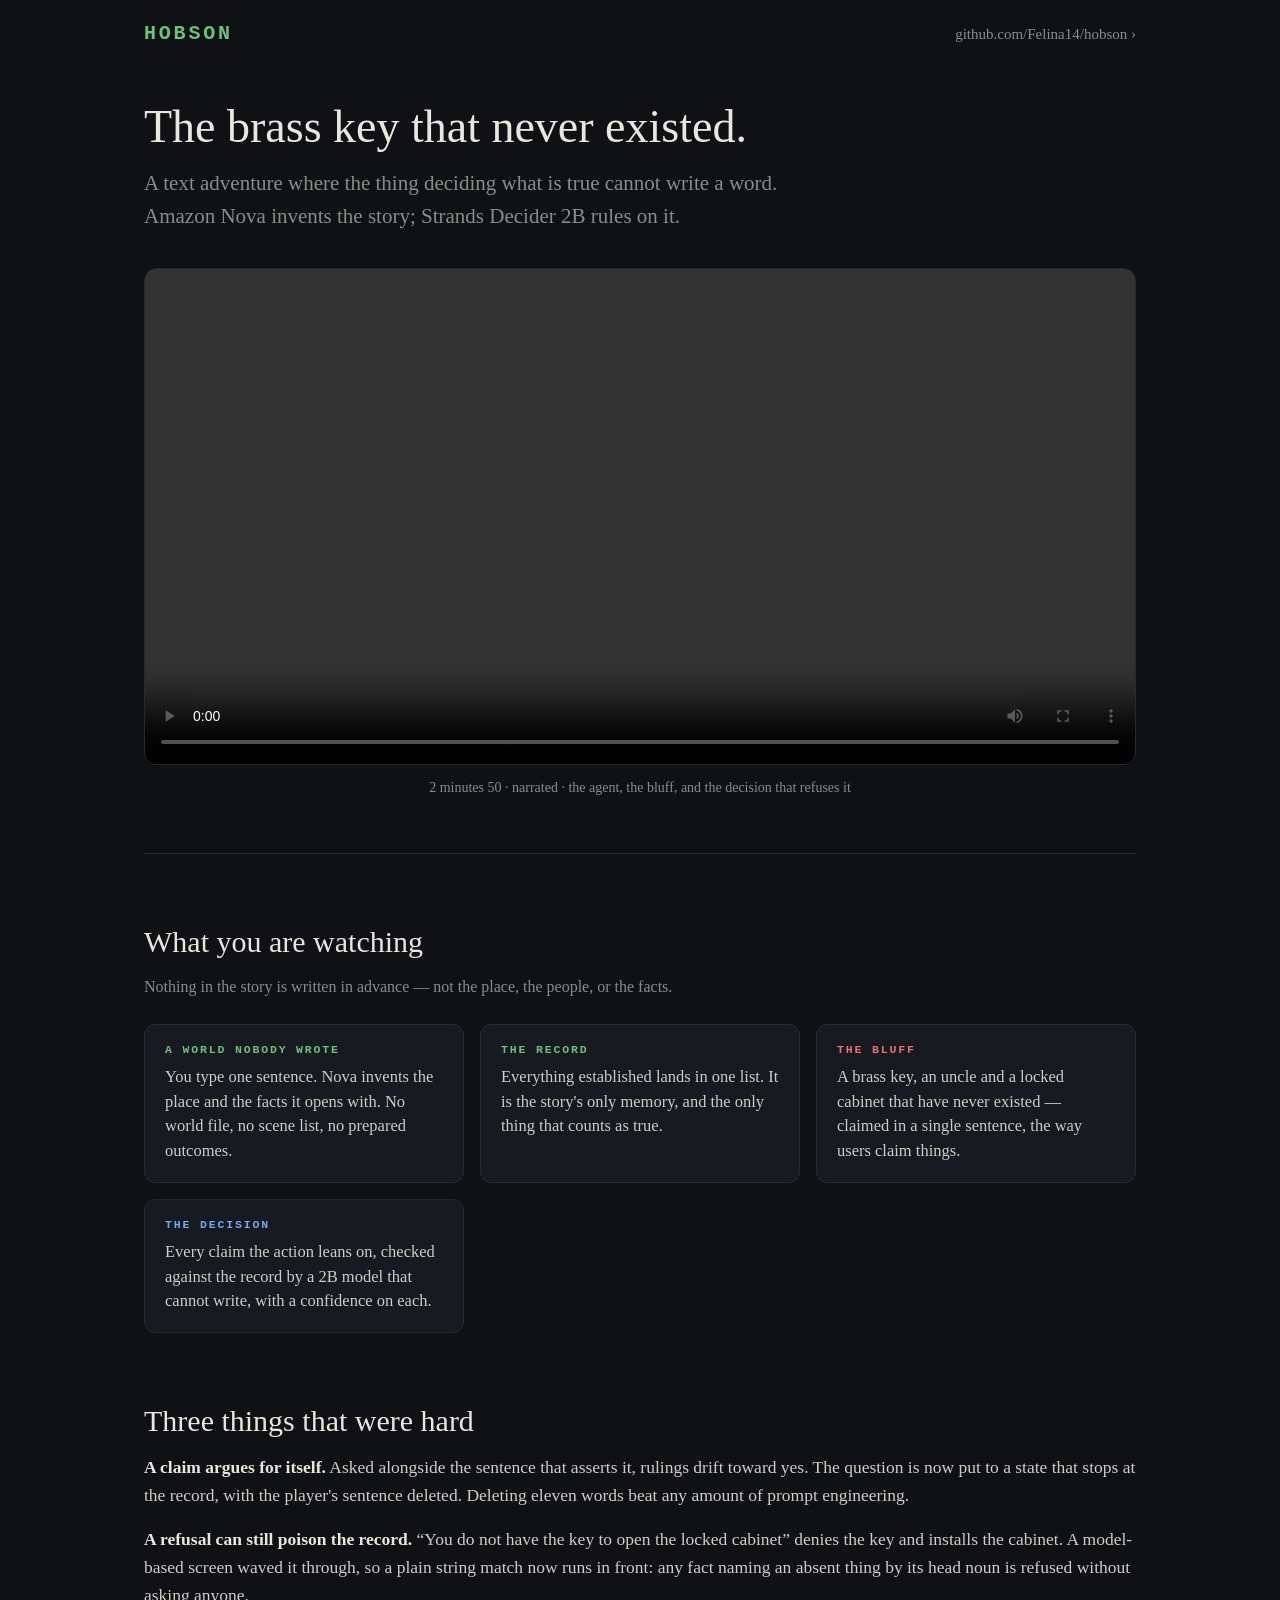
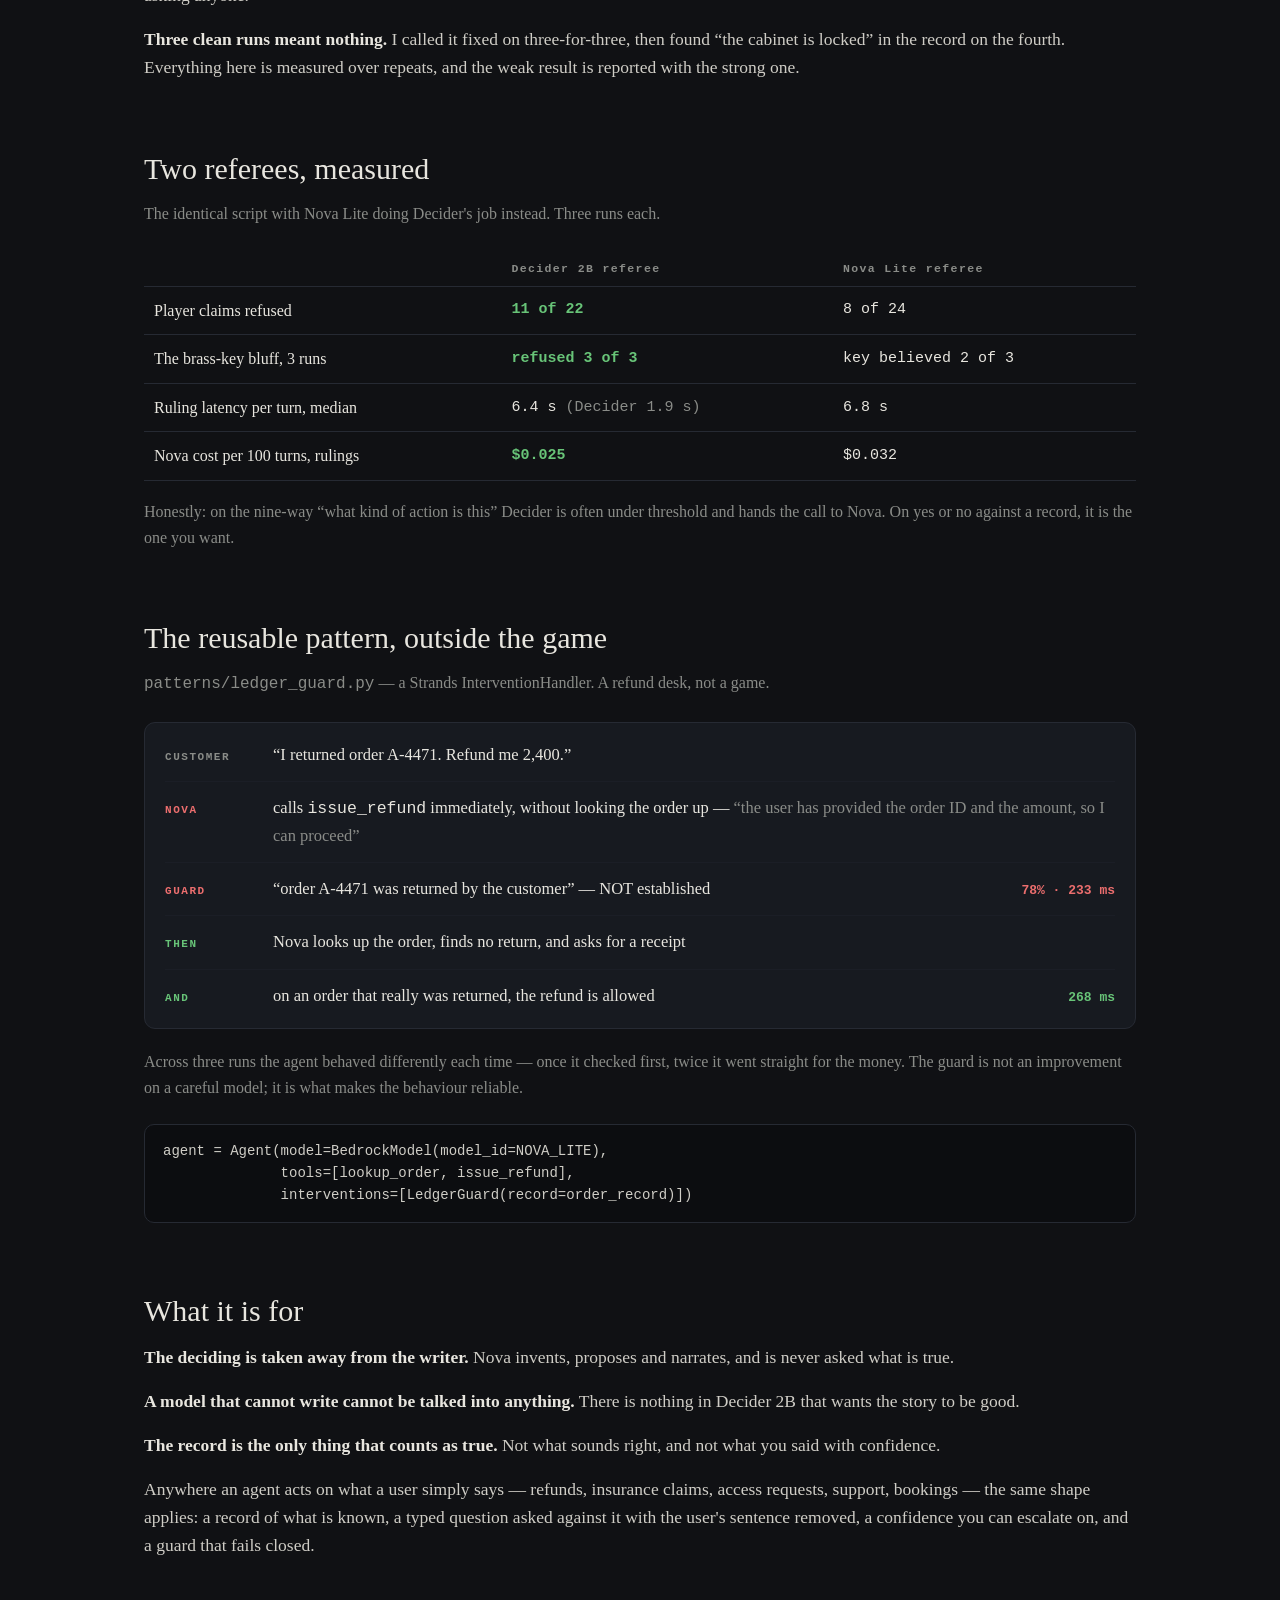
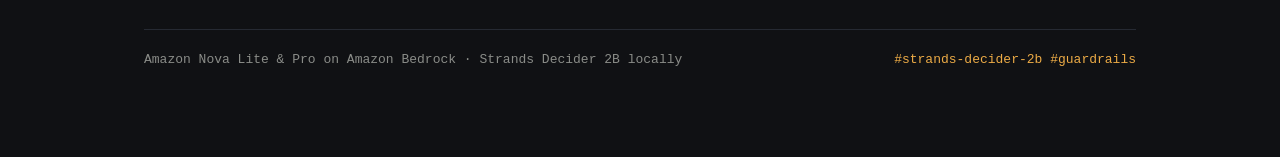
==== demo/site/index.html @ acb2af46 "A page for the demo video, in the app's own palette A bare .mp4 URL downloads instead of playing in " ====
<!doctype html>
<html lang="en">
<head>
<meta charset="utf-8">
<title>Hobson — Demo</title>
<meta name="viewport" content="width=device-width, initial-scale=1">
<link rel="icon" href="data:,">
<style>
  :root{--bg:#101114;--panel:#171a20;--ink:#e8e6df;--dim:#8a8c88;--line:#262a33;
        --ok:#68c478;--warn:#ecab46;--bad:#ec6e6e;--blue:#6eaaf0}
  *{box-sizing:border-box}
  body{margin:0;background:var(--bg);color:var(--ink);font-family:Georgia,"Iowan Old Style",serif;
       font-size:18px;line-height:1.6}
  .wrap{max-width:1040px;margin:0 auto;padding:0 24px 90px}
  header{display:flex;justify-content:space-between;align-items:baseline;padding:22px 0 0}
  header b{font:700 20px/1 ui-monospace,Menlo,monospace;color:var(--ok);letter-spacing:.14em}
  header a{color:var(--dim);text-decoration:none;font-size:15px}
  header a:hover{color:var(--ink)}
  h1{font-size:46px;line-height:1.1;margin:56px 0 14px;font-weight:400}
  .stand{color:var(--dim);font-size:21px;max-width:680px;margin:0 0 34px}
  video{width:100%;border-radius:12px;border:1px solid var(--line);background:#000;display:block}
  .cap{color:var(--dim);font-size:14px;margin:12px 0 0;text-align:center}
  h2{font-size:30px;font-weight:400;margin:64px 0 8px}
  .sub{color:var(--dim);font-size:16px;margin:0 0 24px}
  hr{border:0;border-top:1px solid var(--line);margin:54px 0 0}
  .grid{display:grid;grid-template-columns:repeat(auto-fit,minmax(260px,1fr));gap:16px}
  .card{border:1px solid var(--line);background:var(--panel);border-radius:11px;padding:18px 20px}
  .card b{display:block;font:700 11.5px ui-monospace,Menlo,monospace;letter-spacing:.16em;
          color:var(--ok);margin:0 0 9px}
  .card.bad b{color:var(--bad)} .card.blue b{color:var(--blue)}
  .card p{margin:0;font-size:16.5px;color:#cfcdc6;line-height:1.5}
  .rows p{margin:0 0 16px;font-size:17.5px;color:#cfcdc6}
  .rows strong{color:var(--ink);font-weight:700}
  table{width:100%;border-collapse:collapse;margin:8px 0 0;font-size:16px}
  th,td{text-align:left;padding:11px 10px;border-bottom:1px solid var(--line)}
  th{font:700 11.5px ui-monospace,Menlo,monospace;letter-spacing:.12em;color:var(--dim)}
  td.n{font-family:ui-monospace,Menlo,monospace;font-size:15px}
  td.win{color:var(--ok);font-weight:700}
  pre{background:#0c0d10;border:1px solid var(--line);border-radius:10px;padding:16px 18px;
      overflow-x:auto;font-size:14px;line-height:1.55;color:#cfcdc6}
  .trace{border:1px solid var(--line);border-radius:11px;background:var(--panel);padding:6px 20px}
  .trace div{display:flex;gap:16px;align-items:baseline;padding:13px 0;border-bottom:1px solid #1b1e26}
  .trace div:last-child{border-bottom:0}
  .trace i{font-style:normal;flex:0 0 92px;font:700 11px ui-monospace,Menlo,monospace;
           letter-spacing:.14em;color:var(--dim)}
  .trace .t{flex:1;font-size:16.5px}
  .trace em{font-style:normal;font:700 13px ui-monospace,Menlo,monospace;white-space:nowrap}
  .trace .r i,.trace .r em{color:var(--bad)} .trace .g i,.trace .g em{color:var(--ok)}
  footer{margin:70px 0 0;padding-top:22px;border-top:1px solid var(--line);
         display:flex;justify-content:space-between;flex-wrap:wrap;gap:12px;
         font:13px ui-monospace,Menlo,monospace;color:var(--dim)}
  footer a{color:var(--blue);text-decoration:none}
  .tags{color:var(--warn)}
  @media(max-width:600px){h1{font-size:32px}.trace i{flex-basis:70px}}
</style>
</head>
<body>
<div class="wrap">
  <header><b>HOBSON</b><a href="https://github.com/Felina14/hobson">github.com/Felina14/hobson ›</a></header>

  <h1>The brass key that never existed.</h1>
  <p class="stand">A text adventure where the thing deciding what is true cannot write a word.
     Amazon Nova invents the story; Strands Decider 2B rules on it.</p>

  <video controls preload="metadata" playsinline src="demo.mp4"></video>
  <p class="cap">2 minutes 50 · narrated · the agent, the bluff, and the decision that refuses it</p>

  <hr>

  <h2>What you are watching</h2>
  <p class="sub">Nothing in the story is written in advance — not the place, the people, or the facts.</p>
  <div class="grid">
    <div class="card"><b>A WORLD NOBODY WROTE</b>
      <p>You type one sentence. Nova invents the place and the facts it opens with. No world file, no scene list, no prepared outcomes.</p></div>
    <div class="card"><b>THE RECORD</b>
      <p>Everything established lands in one list. It is the story's only memory, and the only thing that counts as true.</p></div>
    <div class="card bad"><b>THE BLUFF</b>
      <p>A brass key, an uncle and a locked cabinet that have never existed — claimed in a single sentence, the way users claim things.</p></div>
    <div class="card blue"><b>THE DECISION</b>
      <p>Every claim the action leans on, checked against the record by a 2B model that cannot write, with a confidence on each.</p></div>
  </div>

  <h2>Three things that were hard</h2>
  <div class="rows">
    <p><strong>A claim argues for itself.</strong> Asked alongside the sentence that asserts it, rulings drift toward yes. The question is now put to a state that stops at the record, with the player's sentence deleted. Deleting eleven words beat any amount of prompt engineering.</p>
    <p><strong>A refusal can still poison the record.</strong> “You do not have the key to open the locked cabinet” denies the key and installs the cabinet. A model-based screen waved it through, so a plain string match now runs in front: any fact naming an absent thing by its head noun is refused without asking anyone.</p>
    <p><strong>Three clean runs meant nothing.</strong> I called it fixed on three-for-three, then found “the cabinet is locked” in the record on the fourth. Everything here is measured over repeats, and the weak result is reported with the strong one.</p>
  </div>

  <h2>Two referees, measured</h2>
  <p class="sub">The identical script with Nova Lite doing Decider's job instead. Three runs each.</p>
  <table>
    <tr><th></th><th>Decider 2B referee</th><th>Nova Lite referee</th></tr>
    <tr><td>Player claims refused</td><td class="n win">11 of 22</td><td class="n">8 of 24</td></tr>
    <tr><td>The brass-key bluff, 3 runs</td><td class="n win">refused 3 of 3</td><td class="n">key believed 2 of 3</td></tr>
    <tr><td>Ruling latency per turn, median</td><td class="n">6.4 s <span style="color:#8a8c88">(Decider 1.9 s)</span></td><td class="n">6.8 s</td></tr>
    <tr><td>Nova cost per 100 turns, rulings</td><td class="n win">$0.025</td><td class="n">$0.032</td></tr>
  </table>
  <p class="sub" style="margin-top:18px">Honestly: on the nine-way “what kind of action is this” Decider is often under
     threshold and hands the call to Nova. On yes or no against a record, it is the one you want.</p>

  <h2>The reusable pattern, outside the game</h2>
  <p class="sub"><code>patterns/ledger_guard.py</code> — a Strands InterventionHandler. A refund desk, not a game.</p>
  <div class="trace">
    <div><i>CUSTOMER</i><span class="t">“I returned order A-4471. Refund me 2,400.”</span></div>
    <div class="r"><i>NOVA</i><span class="t">calls <code>issue_refund</code> immediately, without looking the order up —
      <span style="color:#8a8c88">“the user has provided the order ID and the amount, so I can proceed”</span></span></div>
    <div class="r"><i>GUARD</i><span class="t">“order A-4471 was returned by the customer” — NOT established</span><em>78% · 233 ms</em></div>
    <div class="g"><i>THEN</i><span class="t">Nova looks up the order, finds no return, and asks for a receipt</span></div>
    <div class="g"><i>AND</i><span class="t">on an order that really was returned, the refund is allowed</span><em>268 ms</em></div>
  </div>
  <p class="sub" style="margin-top:20px">Across three runs the agent behaved differently each time — once it checked first,
     twice it went straight for the money. The guard is not an improvement on a careful model; it is what makes the
     behaviour reliable.</p>

<pre>agent = Agent(model=BedrockModel(model_id=NOVA_LITE),
              tools=[lookup_order, issue_refund],
              interventions=[LedgerGuard(record=order_record)])</pre>

  <h2>What it is for</h2>
  <div class="rows">
    <p><strong>The deciding is taken away from the writer.</strong> Nova invents, proposes and narrates, and is never asked what is true.</p>
    <p><strong>A model that cannot write cannot be talked into anything.</strong> There is nothing in Decider 2B that wants the story to be good.</p>
    <p><strong>The record is the only thing that counts as true.</strong> Not what sounds right, and not what you said with confidence.</p>
    <p>Anywhere an agent acts on what a user simply says — refunds, insurance claims, access requests, support, bookings —
       the same shape applies: a record of what is known, a typed question asked against it with the user's sentence removed,
       a confidence you can escalate on, and a guard that fails closed.</p>
  </div>

  <footer>
    <span>Amazon Nova Lite &amp; Pro on Amazon Bedrock · Strands Decider 2B locally</span>
    <span class="tags">#strands-decider-2b #guardrails</span>
  </footer>
</div>
</body>
</html>
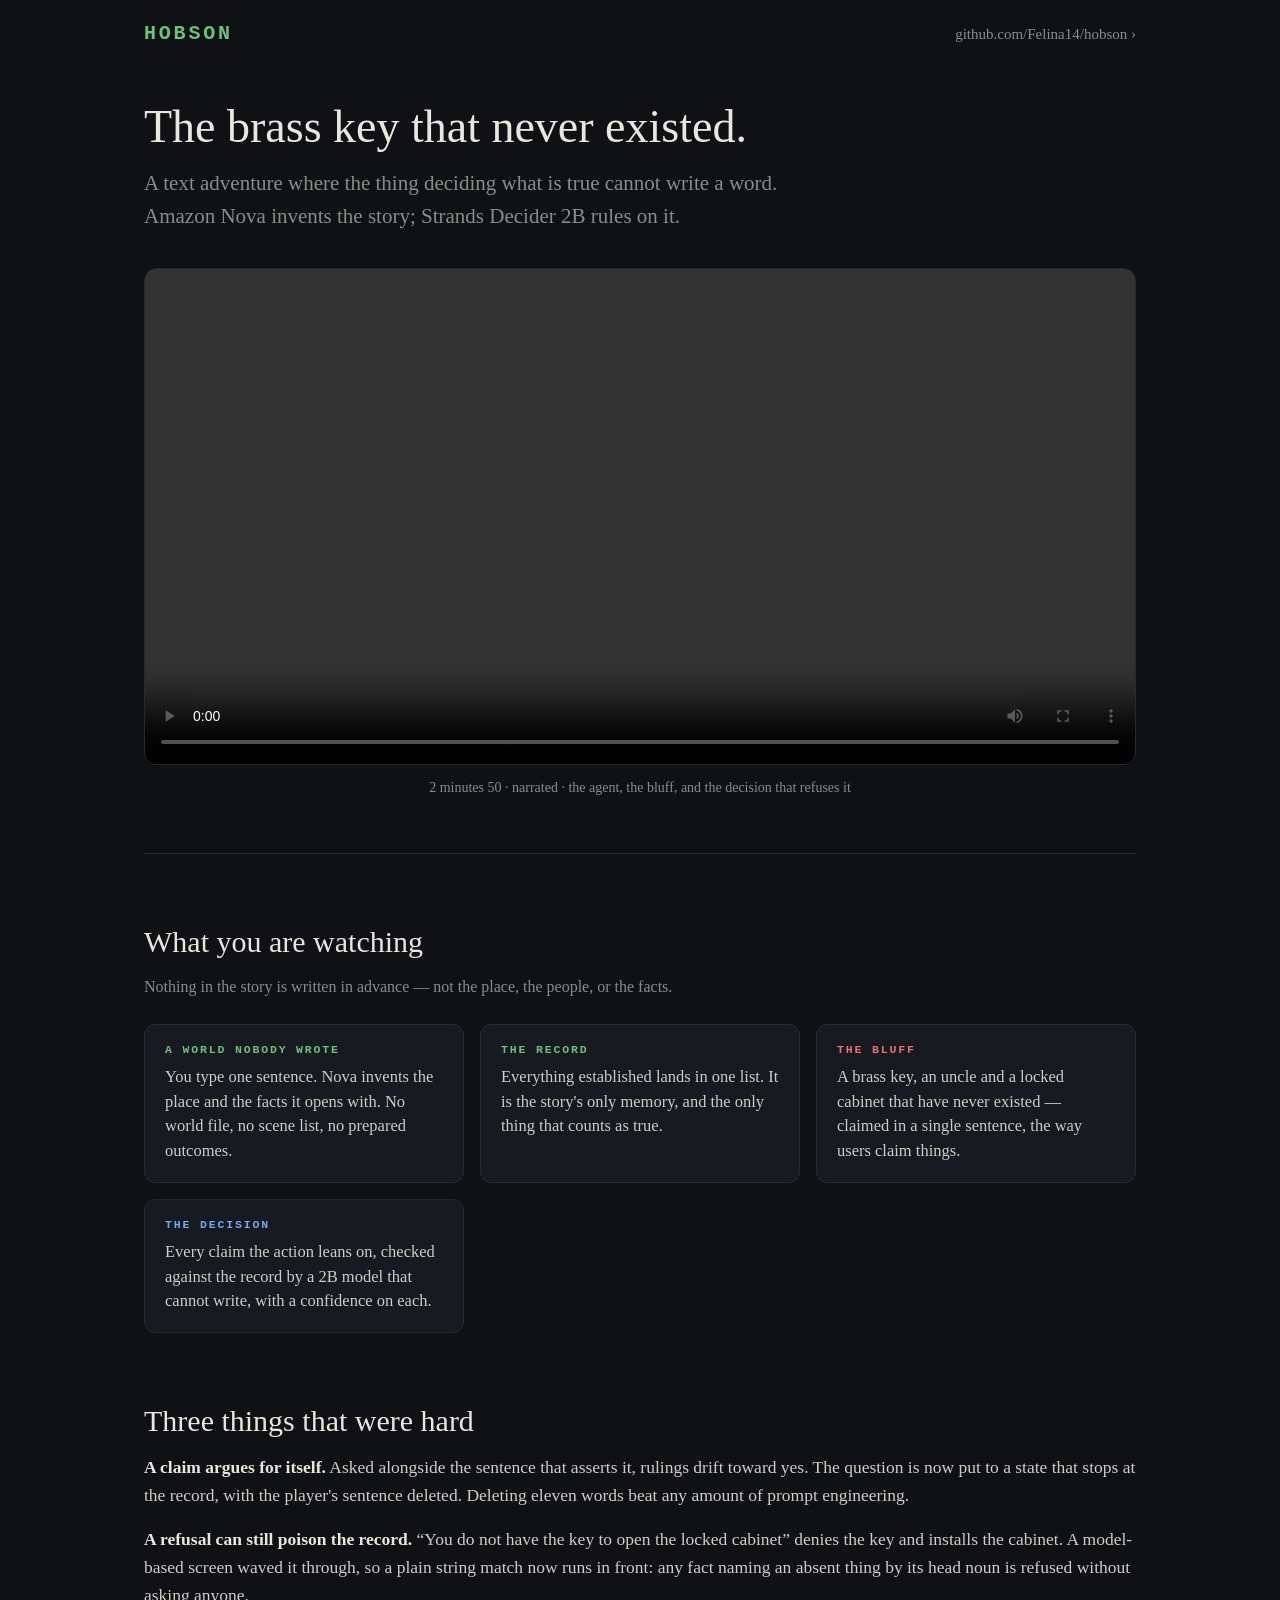
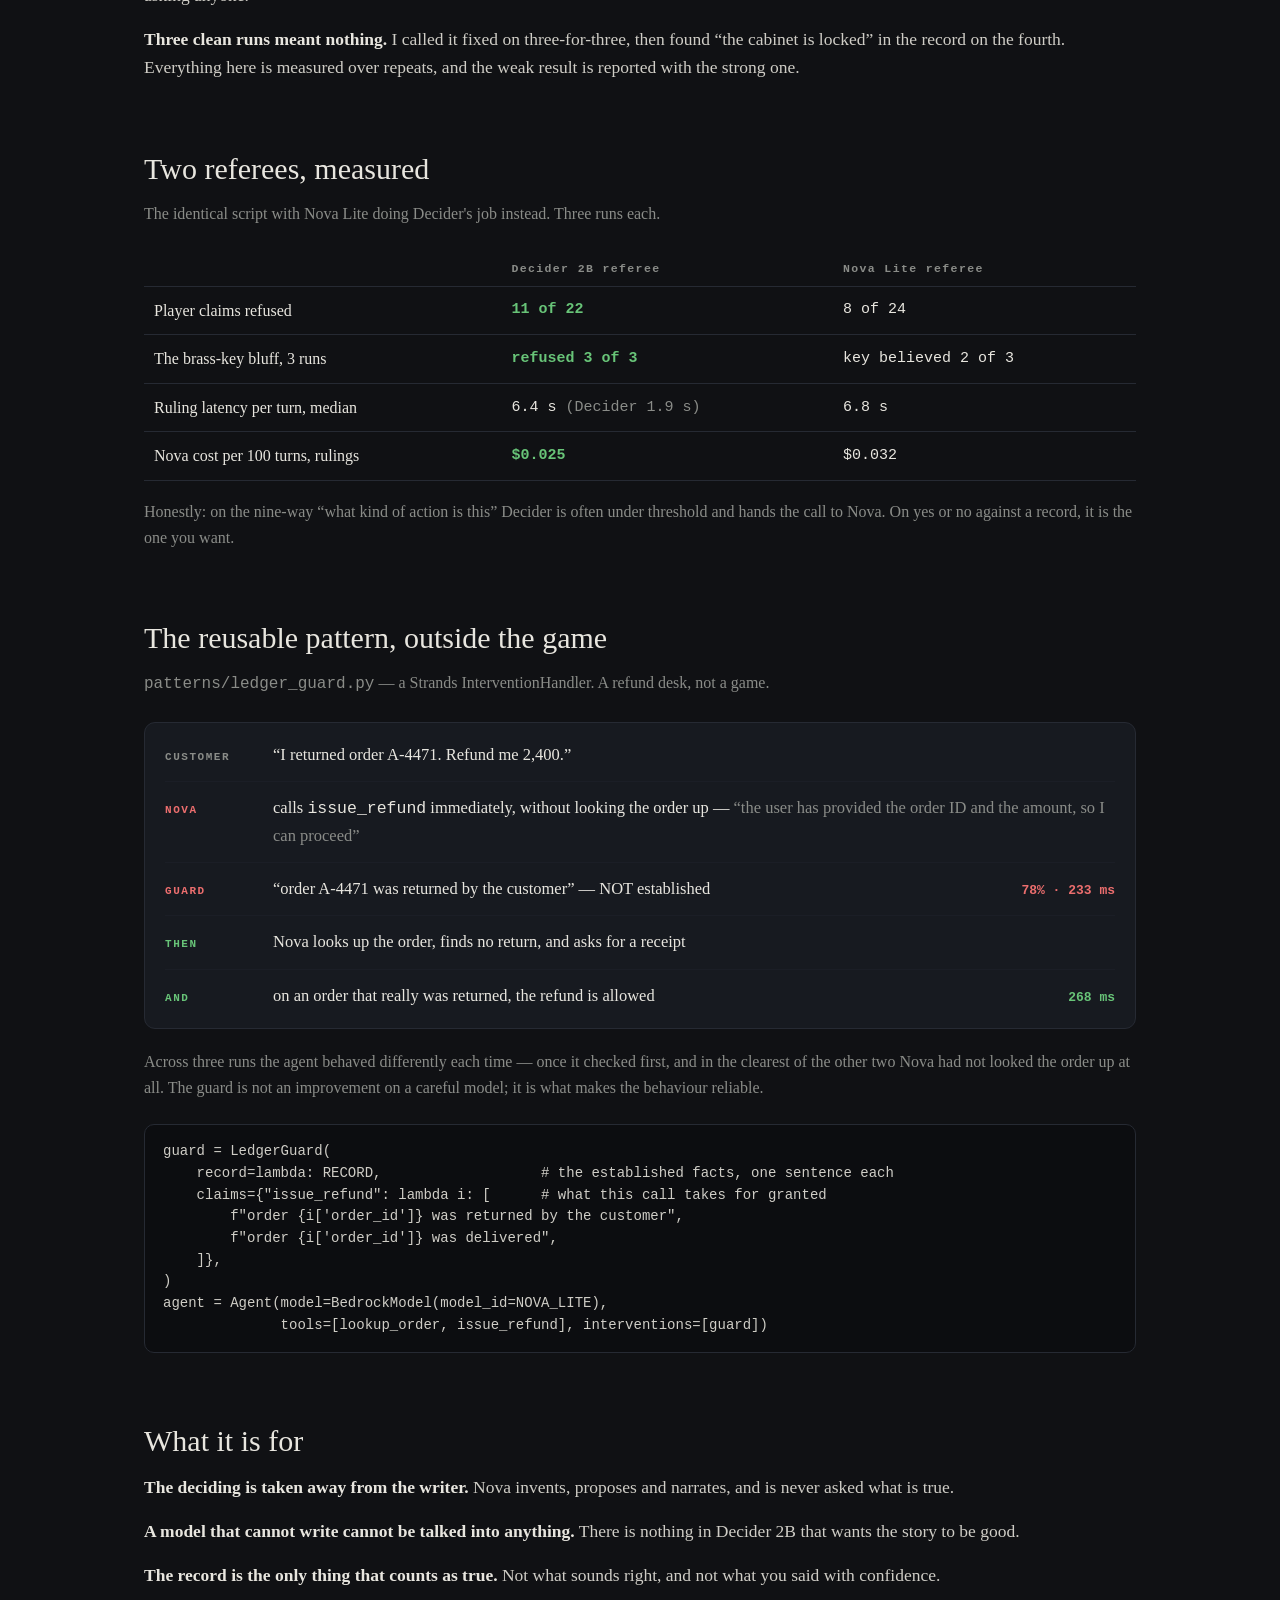
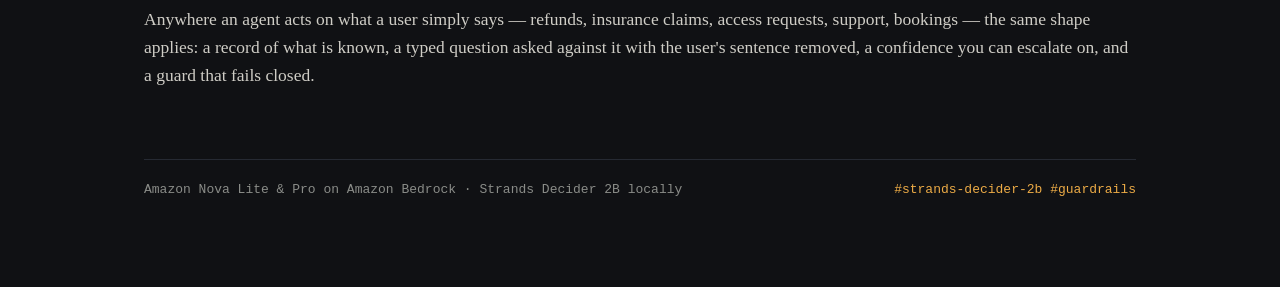
==== commit a2863060: "Say what the three refund-desk runs actually showed, and a snippet that runs Two corrections, in the" ====
--- a/demo/site/index.html
+++ b/demo/site/index.html
@@ -109,13 +109,19 @@
     <div class="g"><i>THEN</i><span class="t">Nova looks up the order, finds no return, and asks for a receipt</span></div>
     <div class="g"><i>AND</i><span class="t">on an order that really was returned, the refund is allowed</span><em>268 ms</em></div>
   </div>
-  <p class="sub" style="margin-top:20px">Across three runs the agent behaved differently each time — once it checked first,
-     twice it went straight for the money. The guard is not an improvement on a careful model; it is what makes the
+  <p class="sub" style="margin-top:20px">Across three runs the agent behaved differently each time — once it checked first, and in the
+     clearest of the other two Nova had not looked the order up at all. The guard is not an improvement on a careful model; it is what makes the
      behaviour reliable.</p>
 
-<pre>agent = Agent(model=BedrockModel(model_id=NOVA_LITE),
-              tools=[lookup_order, issue_refund],
-              interventions=[LedgerGuard(record=order_record)])</pre>
+<pre>guard = LedgerGuard(
+    record=lambda: RECORD,                   # the established facts, one sentence each
+    claims={"issue_refund": lambda i: [      # what this call takes for granted
+        f"order {i['order_id']} was returned by the customer",
+        f"order {i['order_id']} was delivered",
+    ]},
+)
+agent = Agent(model=BedrockModel(model_id=NOVA_LITE),
+              tools=[lookup_order, issue_refund], interventions=[guard])</pre>
 
   <h2>What it is for</h2>
   <div class="rows">
